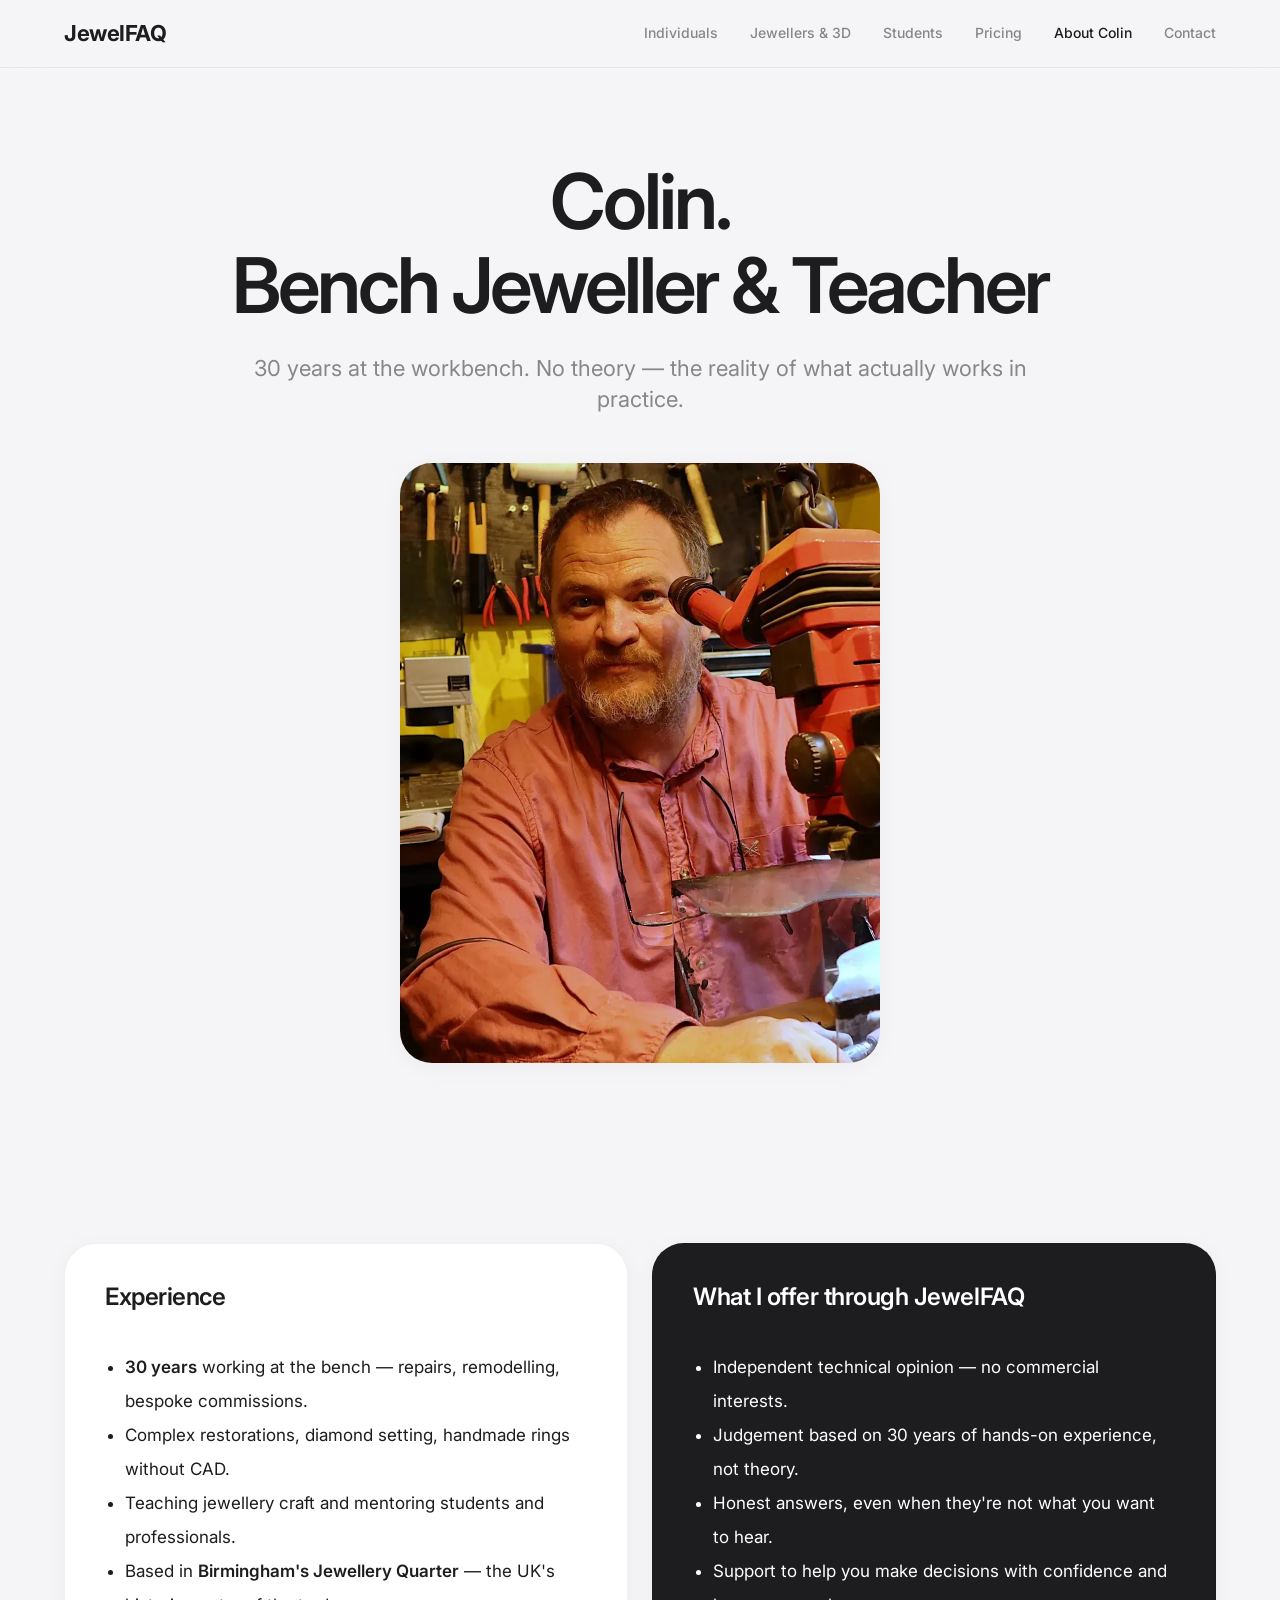
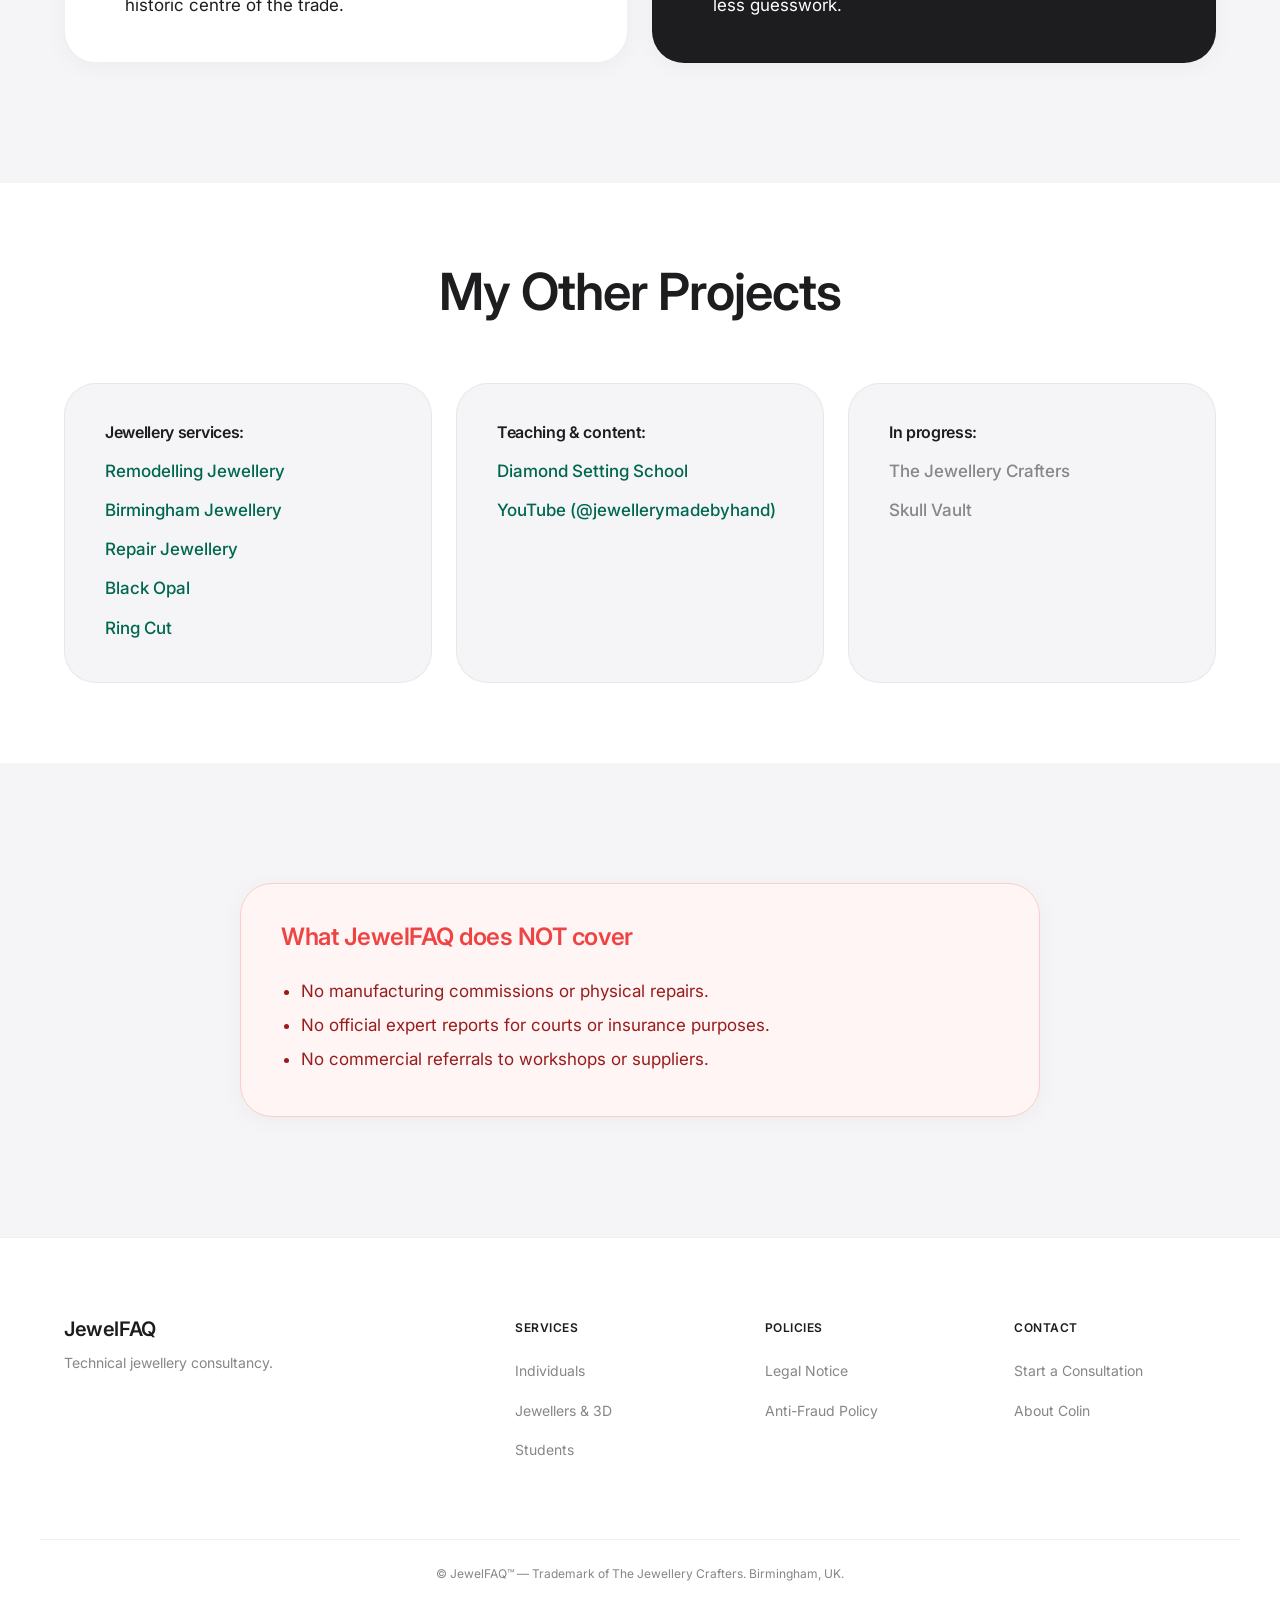
==== about.html @ 5d500cff "Fase 1: Translate all pages, rename to English URLs, new free-submission flow - Rename all HTML file" ====
<!DOCTYPE html>
<html lang="en">

<head>
    <meta charset="UTF-8">
    <meta name="viewport" content="width=device-width, initial-scale=1.0">
    <title>About Colin - JewelFAQ</title>
    <meta name="description"
        content="Colin — bench jeweller, teacher and entrepreneur with 30 years at the workbench. Birmingham's Jewellery Quarter.">
    <link rel="stylesheet" href="assets/css/style.css">
</head>

<body>

    <header class="site-header">
        <div class="container header-container">
            <a href="index.html" class="logo">JewelFAQ</a>
            <nav class="nav-desktop">
                <a href="individuals.html">Individuals</a>
                <a href="jewellers-3d.html">Jewellers &amp; 3D</a>
                <a href="students.html">Students</a>
                <a href="pricing.html">Pricing</a>
                <a href="about.html" class="active">About Colin</a>
                <a href="contact.html">Contact</a>
            </nav>
            <button class="burger-btn" id="burger-btn" aria-label="Open menu">
                <svg viewBox="0 0 24 24" fill="none" stroke="currentColor" stroke-width="2">
                    <path d="M4 6h16M4 12h16M4 18h16" stroke-linecap="round" />
                </svg>
            </button>
        </div>
    </header>

    <div class="mobile-menu" id="mobile-menu">
        <button class="mobile-menu-close" id="mobile-menu-close">&times;</button>
        <a href="individuals.html">Individuals</a>
        <a href="jewellers-3d.html">Jewellers &amp; 3D</a>
        <a href="students.html">Students</a>
        <a href="pricing.html">Pricing</a>
        <a href="about.html">About Colin</a>
        <a href="contact.html">Contact</a>
    </div>

    <main>
        <section style="padding-top: 160px; padding-bottom: 60px;">
            <div class="container text-center reveal">
                <h1 style="max-width: 900px; margin: 0 auto 24px;">Colin.<br>Bench Jeweller &amp; Teacher</h1>
                <p class="lead" style="margin: 0 auto; margin-bottom: 48px;">
                    30 years at the workbench. No theory — the reality of what actually works in practice.
                </p>
                <img src="img/colin-consult.webp" alt="Colin, Bench Jeweller and Teacher"
                    style="width: 100%; max-width: 480px; height: auto; border-radius: var(--radius-xl); box-shadow: var(--shadow-bento); margin: 0 auto; display: block;">
            </div>
        </section>

        <!-- Bio Bento Grid -->
        <section>
            <div class="container reveal">
                <div class="bento-grid">

                    <div class="bento-card">
                        <h3 class="color-accent">Experience</h3>
                        <ul style="margin-top: 24px; padding-left: 20px; color: var(--text-main); line-height: 2;">
                            <li><strong>30 years</strong> working at the bench — repairs, remodelling, bespoke commissions.</li>
                            <li>Complex restorations, diamond setting, handmade rings without CAD.</li>
                            <li>Teaching jewellery craft and mentoring students and professionals.</li>
                            <li>Based in <strong>Birmingham's Jewellery Quarter</strong> — the UK's historic centre of the trade.</li>
                        </ul>
                    </div>

                    <div class="bento-card dark">
                        <h3>What I offer through JewelFAQ</h3>
                        <ul style="margin-top: 24px; padding-left: 20px; line-height: 2;">
                            <li>Independent technical opinion — no commercial interests.</li>
                            <li>Judgement based on 30 years of hands-on experience, not theory.</li>
                            <li>Honest answers, even when they're not what you want to hear.</li>
                            <li>Support to help you make decisions with confidence and less guesswork.</li>
                        </ul>
                    </div>

                </div>
            </div>
        </section>

        <!-- Websites / Brands Grid -->
        <section style="background-color: var(--bg-surface); padding: 80px 0;">
            <div class="container reveal">
                <h2 class="text-center" style="margin-bottom: 64px;">My Other Projects</h2>

                <div class="bento-grid col-3" style="gap: 24px;">

                    <div class="bento-card"
                        style="box-shadow: none; border: 1px solid var(--border-subtle); background: var(--bg-body);">
                        <h4 style="font-size: 16px; margin-bottom: 16px; color: var(--text-main);">Jewellery services:</h4>
                        <div style="display: flex; flex-direction: column; gap: 12px;">
                            <a href="https://remodellingjewellery.co.uk/" target="_blank" class="text-link">Remodelling Jewellery</a>
                            <a href="https://birminghamjewellery.co.uk/" target="_blank" class="text-link">Birmingham Jewellery</a>
                            <a href="https://repairjewellery.co.uk/" target="_blank" class="text-link">Repair Jewellery</a>
                            <a href="https://www.blackopal.uk/" target="_blank" class="text-link">Black Opal</a>
                            <a href="https://ringcut.co.uk/" target="_blank" class="text-link">Ring Cut</a>
                        </div>
                    </div>

                    <div class="bento-card"
                        style="box-shadow: none; border: 1px solid var(--border-subtle); background: var(--bg-body);">
                        <h4 style="font-size: 16px; margin-bottom: 16px; color: var(--text-main);">Teaching &amp; content:</h4>
                        <div style="display: flex; flex-direction: column; gap: 12px;">
                            <a href="https://diamondsettingschool.com/" target="_blank" class="text-link">Diamond Setting School</a>
                            <a href="https://www.youtube.com/@jewellerymadebyhand" target="_blank"
                                class="text-link">YouTube (@jewellerymadebyhand)</a>
                        </div>
                    </div>

                    <div class="bento-card"
                        style="box-shadow: none; border: 1px solid var(--border-subtle); background: var(--bg-body);">
                        <h4 style="font-size: 16px; margin-bottom: 16px; color: var(--text-main);">In progress:</h4>
                        <div style="display: flex; flex-direction: column; gap: 12px;">
                            <a href="https://thejewellerycrafters.co.uk/" target="_blank" class="text-link"
                                style="color: var(--text-muted);">The Jewellery Crafters</a>
                            <a href="https://skullvault.co.uk/" target="_blank" class="text-link"
                                style="color: var(--text-muted);">Skull Vault</a>
                        </div>
                    </div>

                </div>
            </div>
        </section>

        <!-- What I don't do -->
        <section style="padding-bottom: 120px;">
            <div class="container reveal">
                <div class="bento-card"
                    style="max-width: 800px; margin: 0 auto; border: 1px solid #ffcccc; background: #fff5f5;">
                    <h3 style="color: #ef4444; margin-bottom: 24px;">What JewelFAQ does NOT cover</h3>
                    <ul style="color: #991b1b; line-height: 2; padding-left: 20px;">
                        <li>No manufacturing commissions or physical repairs.</li>
                        <li>No official expert reports for courts or insurance purposes.</li>
                        <li>No commercial referrals to workshops or suppliers.</li>
                    </ul>
                </div>
            </div>
        </section>

    </main>

    <footer class="site-footer">
        <div class="container footer-grid">
            <div class="footer-brand">
                <h4>JewelFAQ</h4>
                <p style="color: var(--text-muted); font-size: 14px;">Technical jewellery consultancy.</p>
            </div>
            <div class="footer-col">
                <h5>Services</h5>
                <ul>
                    <li><a href="individuals.html">Individuals</a></li>
                    <li><a href="jewellers-3d.html">Jewellers &amp; 3D</a></li>
                    <li><a href="students.html">Students</a></li>
                </ul>
            </div>
            <div class="footer-col">
                <h5>Policies</h5>
                <ul>
                    <li><a href="contact.html">Legal Notice</a></li>
                    <li><a href="contact.html">Anti-Fraud Policy</a></li>
                </ul>
            </div>
            <div class="footer-col">
                <h5>Contact</h5>
                <ul>
                    <li><a href="individuals.html">Start a Consultation</a></li>
                    <li><a href="about.html">About Colin</a></li>
                </ul>
            </div>
        </div>
        <div class="container footer-bottom">
            &copy; JewelFAQ&#8482; &mdash; Trademark of The Jewellery Crafters. Birmingham, UK.
        </div>
    </footer>

    <script src="assets/js/script.js"></script>
</body>

</html>
---- assets/css/style.css ----
@import url('https://fonts.googleapis.com/css2?family=Inter:wght@300;400;500;600;700&display=swap');

:root {
  /* Tech Luxury Palette */
  --bg-body: #f5f5f7;
  /* Apple-like off-white/grey */
  --bg-surface: #ffffff;
  --bg-surface-hover: #fafafa;

  --text-main: #1d1d1f;
  --text-muted: #86868b;
  --text-inverse: #ffffff;

  --accent-digital: #00674f;
  /* Emerald digital */
  --accent-light: rgba(0, 103, 79, 0.08);

  --border-subtle: rgba(0, 0, 0, 0.06);
  --shadow-bento: 0 4px 24px rgba(0, 0, 0, 0.04);
  --shadow-hover: 0 12px 48px rgba(0, 0, 0, 0.08);

  /* Typography */
  --font-system: 'Inter', -apple-system, BlinkMacSystemFont, "Segoe UI", Roboto, Helvetica, Arial, sans-serif;

  /* Bento Radii */
  --radius-xl: 32px;
  --radius-lg: 24px;
  --radius-md: 16px;
  --radius-sm: 8px;

  /* Layout */
  --max-width: 1200px;
  --spacing-base: 24px;
  --section-gap: 120px;

  --transition-smooth: 0.4s cubic-bezier(0.16, 1, 0.3, 1);
}

* {
  box-sizing: border-box;
  margin: 0;
  padding: 0;
}

body {
  font-family: var(--font-system);
  color: var(--text-main);
  background-color: var(--bg-body);
  line-height: 1.6;
  font-size: 17px;
  -webkit-font-smoothing: antialiased;
  -moz-osx-font-smoothing: grayscale;
  overflow-x: hidden;
}

/* ================== TYPOGRAPHY ================== */
h1,
h2,
h3,
h4,
.title {
  font-weight: 600;
  letter-spacing: -0.02em;
  line-height: 1.1;
  color: var(--text-main);
}

h1 {
  font-size: clamp(48px, 6vw, 84px);
  letter-spacing: -0.04em;
  margin-bottom: 24px;
}

h2 {
  font-size: clamp(32px, 4vw, 56px);
  margin-bottom: 24px;
}

h3 {
  font-size: 24px;
  margin-bottom: 16px;
}

p {
  margin-bottom: 1.5rem;
  color: var(--text-muted);
}

p.lead {
  font-size: 22px;
  font-weight: 400;
  color: var(--text-muted);
  max-width: 800px;
  line-height: 1.4;
}

strong {
  color: var(--text-main);
  font-weight: 600;
}

/* ================== LAYOUT ================== */
.container {
  max-width: var(--max-width);
  margin: 0 auto;
  padding: 0 var(--spacing-base);
}

section {
  padding: var(--section-gap) 0;
  position: relative;
}

/* ================== UTILITIES & ANIMATION ================== */
.text-center {
  text-align: center;
}

.color-accent {
  color: var(--accent-digital);
}

/* Reveal Animation (JS Triggered) */
.reveal {
  opacity: 0;
  transform: translateY(30px);
  transition: opacity 0.8s cubic-bezier(0.16, 1, 0.3, 1), transform 0.8s cubic-bezier(0.16, 1, 0.3, 1);
}

.reveal.active {
  opacity: 1;
  transform: translateY(0);
}

/* ================== BENTO BOXES ================== */
.bento-grid {
  display: grid;
  grid-template-columns: 1fr;
  gap: var(--spacing-base);
}

@media (min-width: 768px) {
  .bento-grid {
    grid-template-columns: repeat(2, 1fr);
  }
}

@media (min-width: 1024px) {
  .bento-grid.col-3 {
    grid-template-columns: repeat(3, 1fr);
  }
}

.bento-card {
  background: var(--bg-surface);
  border-radius: var(--radius-xl);
  padding: 40px;
  box-shadow: var(--shadow-bento);
  border: 1px solid var(--border-subtle);
  transition: transform var(--transition-smooth), box-shadow var(--transition-smooth);
  position: relative;
  overflow: hidden;
  display: flex;
  flex-direction: column;
}

.bento-card:hover {
  transform: translateY(-4px);
  box-shadow: var(--shadow-hover);
}

.bento-card h3 {
  color: var(--text-main);
}

.bento-card p {
  color: var(--text-muted);
  margin-bottom: 0;
}

.bento-card.dark {
  background: var(--text-main);
  color: var(--text-inverse);
}

.bento-card.dark h3,
.bento-card.dark p {
  color: var(--text-inverse);
}

/* ================== ACCORDIONS (FAQ) ================== */
.faq-grid {
  display: flex;
  flex-direction: column;
  gap: 16px;
  max-width: 800px;
  margin: 0 auto;
}

.accordion {
  background: var(--bg-surface);
  border-radius: var(--radius-lg);
  border: 1px solid var(--border-subtle);
  overflow: hidden;
  transition: box-shadow var(--transition-smooth);
}

.accordion:hover {
  box-shadow: var(--shadow-bento);
}

.accordion-header {
  padding: 24px 32px;
  cursor: pointer;
  display: flex;
  justify-content: space-between;
  align-items: center;
  font-weight: 500;
  font-size: 18px;
  color: var(--text-main);
  user-select: none;
}

.accordion-icon {
  width: 24px;
  height: 24px;
  transition: transform var(--transition-smooth);
  color: var(--accent-digital);
}

.accordion.active .accordion-icon {
  transform: rotate(45deg);
}

.accordion-content {
  max-height: 0;
  overflow: hidden;
  padding: 0 32px;
  opacity: 0;
  transition: max-height var(--transition-smooth), padding var(--transition-smooth), opacity var(--transition-smooth);
}

.accordion.active .accordion-content {
  max-height: 500px;
  /* Arbitrary large height */
  padding: 0 32px 24px;
  opacity: 1;
}

/* ================== BUTTONS ================== */
.btn {
  display: inline-flex;
  align-items: center;
  justify-content: center;
  padding: 16px 32px;
  border-radius: 100px;
  /* Apple pill style */
  font-weight: 500;
  font-size: 16px;
  text-decoration: none;
  transition: all var(--transition-smooth);
  cursor: pointer;
  border: none;
}

.btn-primary {
  background-color: var(--accent-digital);
  color: #fff;
}

.btn-primary:hover {
  background-color: #004d3b;
  transform: scale(1.02);
}

.btn-secondary {
  background-color: var(--accent-light);
  color: var(--accent-digital);
}

.btn-secondary:hover {
  background-color: rgba(0, 103, 79, 0.15);
}

a.text-link {
  color: var(--accent-digital);
  text-decoration: none;
  font-weight: 500;
  display: inline-flex;
  align-items: center;
  gap: 4px;
  transition: gap var(--transition-smooth);
}

a.text-link:hover {
  gap: 8px;
}

/* ================== HEADER ================== */
.site-header {
  position: fixed;
  top: 0;
  left: 0;
  right: 0;
  z-index: 1000;
  background-color: rgba(245, 245, 247, 0.8);
  backdrop-filter: saturate(180%) blur(20px);
  -webkit-backdrop-filter: saturate(180%) blur(20px);
  border-bottom: 1px solid var(--border-subtle);
  padding: 16px 0;
}

.header-container {
  display: flex;
  justify-content: space-between;
  align-items: center;
}

.logo {
  font-weight: 700;
  font-size: 22px;
  color: var(--text-main);
  text-decoration: none;
  letter-spacing: -0.5px;
}

.nav-desktop {
  display: none;
  gap: 32px;
  align-items: center;
}

.nav-desktop a {
  font-size: 14px;
  color: var(--text-muted);
  text-decoration: none;
  font-weight: 500;
  transition: color var(--transition-smooth);
}

.nav-desktop a:hover,
.nav-desktop a.active {
  color: var(--text-main);
}

.burger-btn {
  display: block;
  background: none;
  border: none;
  color: var(--text-main);
  cursor: pointer;
}

.burger-btn svg {
  width: 24px;
  height: 24px;
}

@media (min-width: 1024px) {
  .nav-desktop {
    display: flex;
  }

  .burger-btn {
    display: none;
  }
}

/* Mobile Menu */
.mobile-menu {
  position: fixed;
  top: 0;
  right: -100%;
  width: 100%;
  height: 100vh;
  background-color: var(--bg-surface);
  padding: 32px;
  transition: right 0.4s cubic-bezier(0.16, 1, 0.3, 1);
  z-index: 1001;
  display: flex;
  flex-direction: column;
  justify-content: center;
  align-items: center;
}

.mobile-menu.open {
  right: 0;
}

.mobile-menu-close {
  position: absolute;
  top: 32px;
  right: 32px;
  background: none;
  border: none;
  font-size: 40px;
  color: var(--text-main);
  cursor: pointer;
}

.mobile-menu a {
  font-size: 24px;
  font-weight: 600;
  text-decoration: none;
  margin: 16px 0;
  color: var(--text-main);
}

/* ================== FORMS (Apple Style) ================== */
.form-bento {
  background: var(--bg-surface);
  border-radius: var(--radius-xl);
  padding: 48px;
  box-shadow: var(--shadow-bento);
  border: 1px solid var(--border-subtle);
  max-width: 800px;
  margin: 0 auto;
}

.form-group {
  margin-bottom: 24px;
}

.form-group label {
  display: block;
  font-size: 14px;
  font-weight: 500;
  color: var(--text-main);
  margin-bottom: 8px;
}

input[type="text"],
input[type="email"],
textarea,
select {
  width: 100%;
  padding: 16px 20px;
  font-size: 16px;
  font-family: var(--font-system);
  color: var(--text-main);
  background-color: #f5f5f7;
  /* Gris interior */
  border: 1px solid transparent;
  border-radius: var(--radius-md);
  outline: none;
  transition: all var(--transition-smooth);
}

input:focus,
textarea:focus,
select:focus {
  background-color: #fff;
  border-color: var(--accent-digital);
  box-shadow: 0 0 0 4px var(--accent-light);
}

textarea {
  min-height: 160px;
  resize: vertical;
}

/* ================== FOOTER (Clean modular) ================== */
.site-footer {
  background-color: var(--bg-surface);
  border-top: 1px solid var(--border-subtle);
  padding: 80px 0 40px;
}

.footer-grid {
  display: grid;
  grid-template-columns: 1fr;
  gap: 48px;
}

@media (min-width: 768px) {
  .footer-grid {
    grid-template-columns: 2fr 1fr 1fr 1fr;
  }
}

.footer-brand h4 {
  font-size: 20px;
  font-weight: 600;
  margin-bottom: 12px;
}

.footer-col h5 {
  font-size: 12px;
  font-weight: 600;
  text-transform: uppercase;
  color: var(--text-main);
  margin-bottom: 20px;
  letter-spacing: 0.5px;
}

.footer-col ul {
  list-style: none;
}

.footer-col ul li {
  margin-bottom: 12px;
}

.footer-col ul a {
  color: var(--text-muted);
  text-decoration: none;
  font-size: 14px;
  transition: color 0.2s;
}

.footer-col ul a:hover {
  color: var(--text-main);
}

.footer-bottom {
  border-top: 1px solid var(--border-subtle);
  margin-top: 64px;
  padding-top: 24px;
  color: var(--text-muted);
  font-size: 12px;
  text-align: center;
}
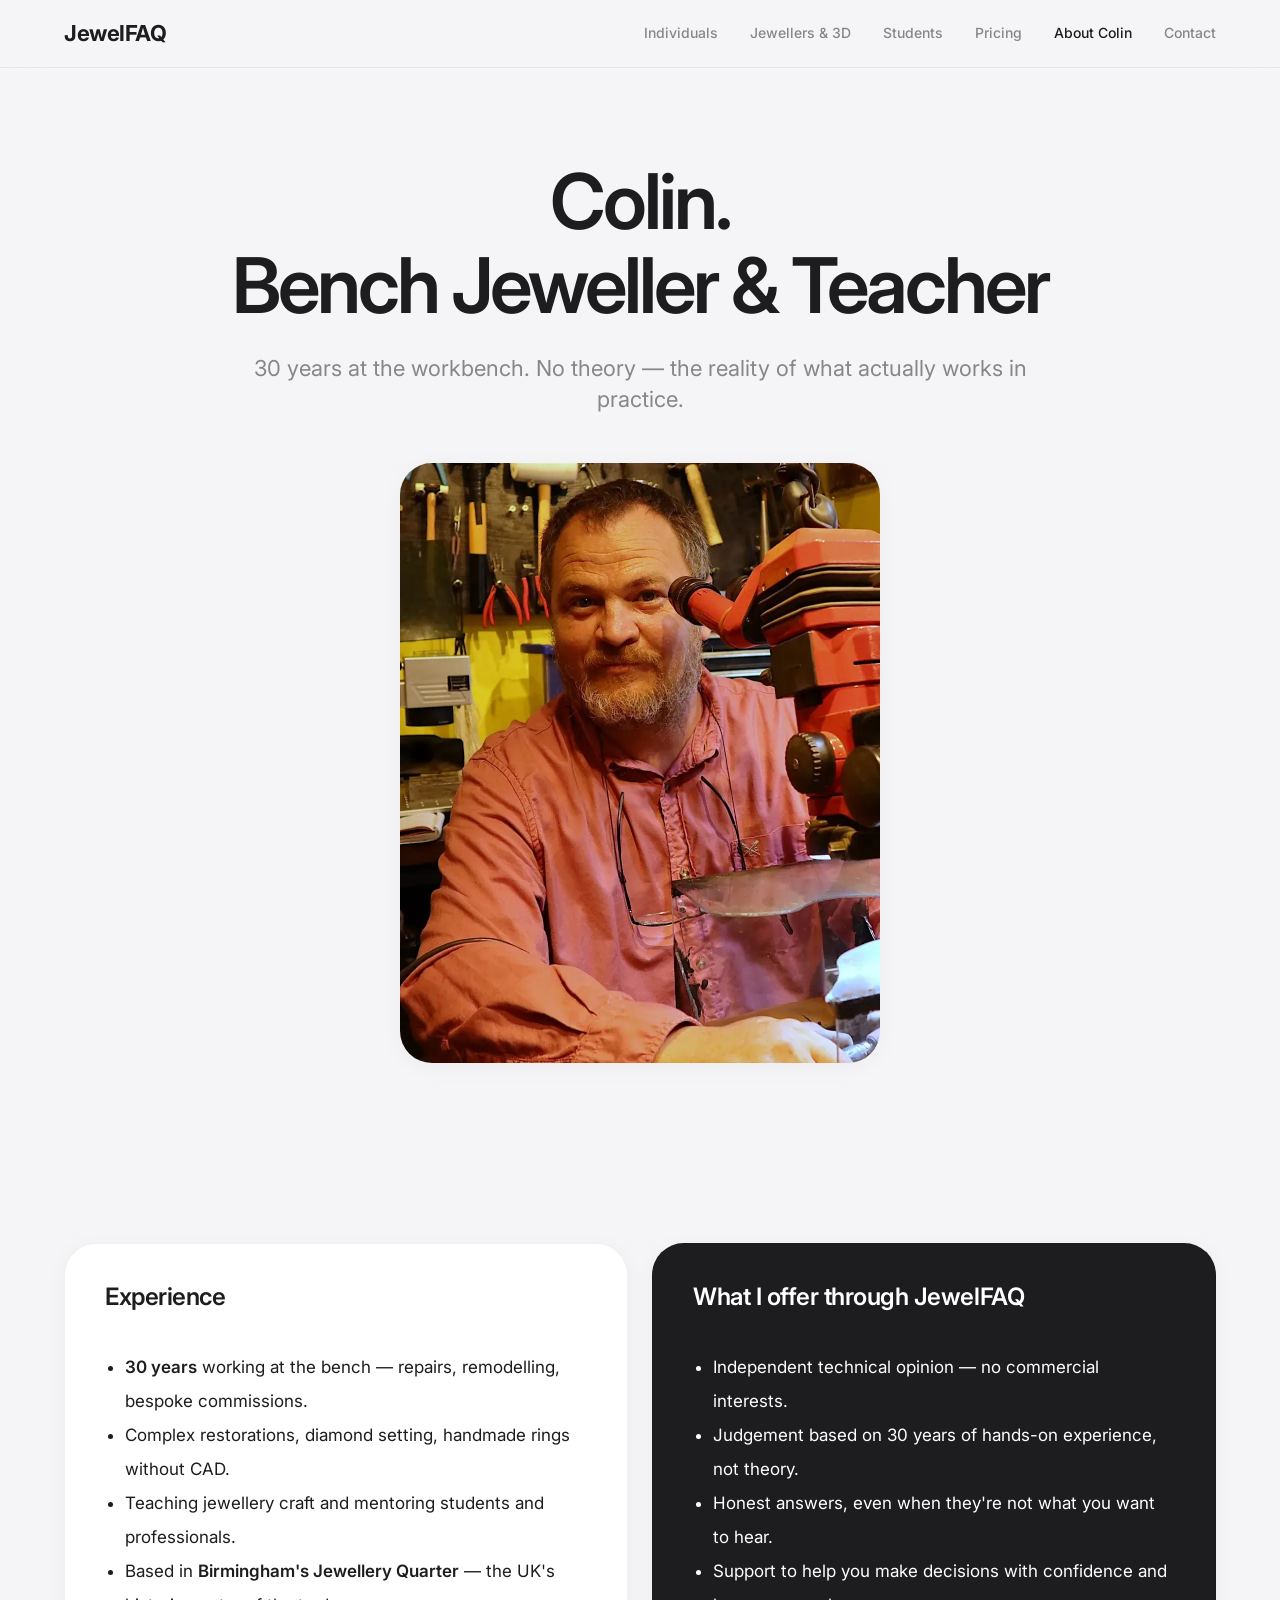
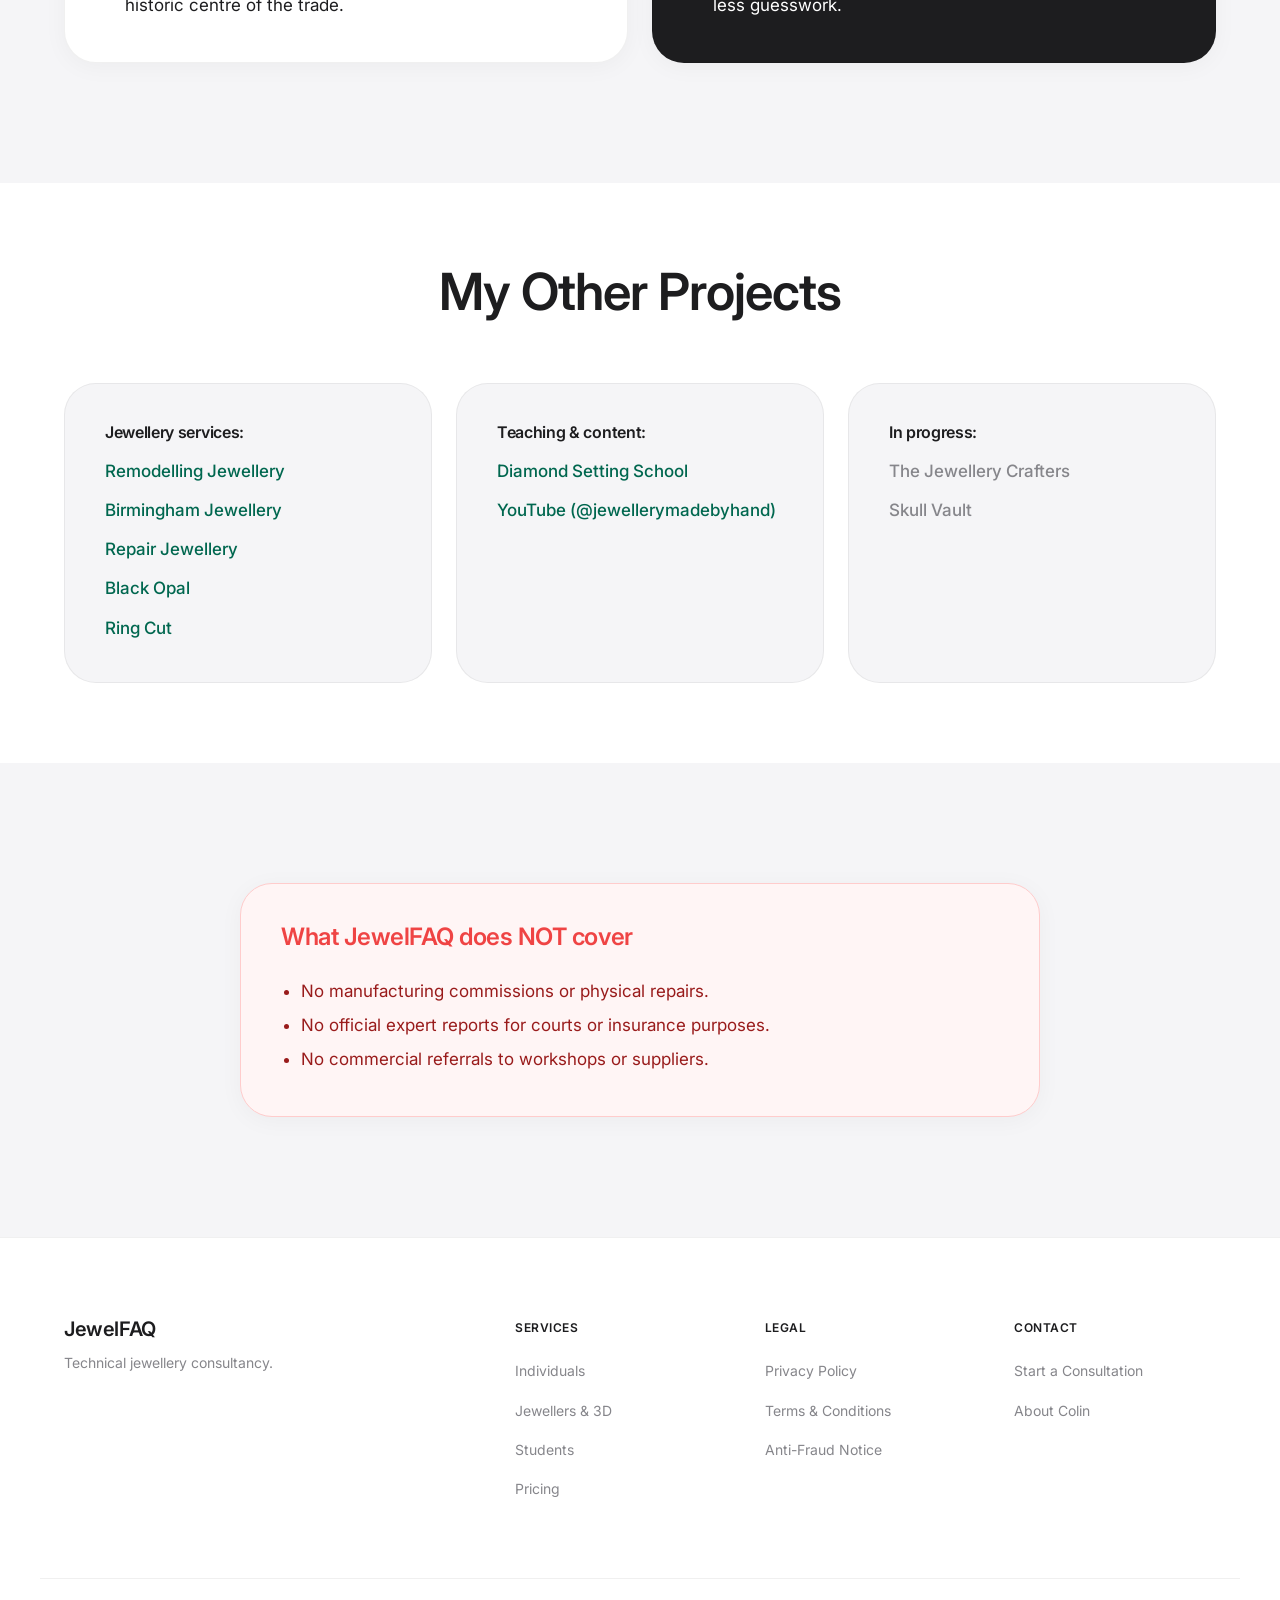
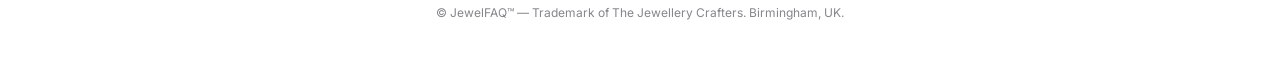
==== commit ca5ef1de: "Implement Privacy Policy + T&Cs modals, email notifications, and refund system - Add Privacy Policy " ====
--- a/about.html
+++ b/about.html
@@ -155,13 +155,15 @@
                     <li><a href="individuals.html">Individuals</a></li>
                     <li><a href="jewellers-3d.html">Jewellers &amp; 3D</a></li>
                     <li><a href="students.html">Students</a></li>
+                    <li><a href="pricing.html">Pricing</a></li>
                 </ul>
             </div>
             <div class="footer-col">
-                <h5>Policies</h5>
+                <h5>Legal</h5>
                 <ul>
-                    <li><a href="contact.html">Legal Notice</a></li>
-                    <li><a href="contact.html">Anti-Fraud Policy</a></li>
+                    <li><a href="#" onclick="document.getElementById('modal-privacy').style.display='flex';return false;">Privacy Policy</a></li>
+                    <li><a href="#" onclick="document.getElementById('modal-terms').style.display='flex';return false;">Terms &amp; Conditions</a></li>
+                    <li><a href="contact.html">Anti-Fraud Notice</a></li>
                 </ul>
             </div>
             <div class="footer-col">
@@ -177,6 +179,44 @@
         </div>
     </footer>
 
+    <!-- Privacy Policy Modal -->
+    <div id="modal-privacy" style="display:none; position:fixed; inset:0; background:rgba(0,0,0,.75); z-index:9000; align-items:flex-start; justify-content:center; padding:40px 24px; overflow-y:auto;" onclick="if(event.target===this)this.style.display='none'">
+        <div style="background:#fff; border-radius:16px; max-width:640px; width:100%; padding:40px; position:relative; margin:auto;">
+            <button onclick="document.getElementById('modal-privacy').style.display='none'" style="position:absolute;top:16px;right:20px;font-size:28px;background:none;border:none;cursor:pointer;color:#6b7280;line-height:1;">&times;</button>
+            <h2 style="margin-bottom:8px;">Privacy Policy</h2>
+            <p style="color:var(--text-muted);font-size:13px;margin-bottom:24px;">Last updated: March 2026</p>
+            <div style="line-height:1.9;color:var(--text-main);font-size:15px;">
+                <p><strong>Who we are:</strong> JewelFAQ, trading as The Jewellery Crafters, Birmingham, UK.</p>
+                <p style="margin-top:14px;"><strong>What we collect:</strong> Your name, WhatsApp number, and the description of your jewellery case when you submit a consultation request.</p>
+                <p style="margin-top:14px;"><strong>Why we collect it:</strong> To provide the consultation service you requested, and to contact you about your case via WhatsApp.</p>
+                <p style="margin-top:14px;"><strong>Retention:</strong> Your data is kept for up to 12 months from the date of your consultation, then deleted.</p>
+                <p style="margin-top:14px;"><strong>Payments:</strong> Card payments are processed by Stripe, Inc. JewelFAQ does not store or have access to your card details.</p>
+                <p style="margin-top:14px;"><strong>Your rights (UK GDPR):</strong> You have the right to access, correct or delete your personal data at any time. Contact us via WhatsApp (+44 74 1507 2425) to exercise these rights.</p>
+                <p style="margin-top:14px;"><strong>Third parties:</strong> We do not sell or share your personal data with any third parties, except Stripe for payment processing.</p>
+            </div>
+        </div>
+    </div>
+
+    <!-- Terms & Conditions Modal -->
+    <div id="modal-terms" style="display:none; position:fixed; inset:0; background:rgba(0,0,0,.75); z-index:9000; align-items:flex-start; justify-content:center; padding:40px 24px; overflow-y:auto;" onclick="if(event.target===this)this.style.display='none'">
+        <div style="background:#fff; border-radius:16px; max-width:640px; width:100%; padding:40px; position:relative; margin:auto;">
+            <button onclick="document.getElementById('modal-terms').style.display='none'" style="position:absolute;top:16px;right:20px;font-size:28px;background:none;border:none;cursor:pointer;color:#6b7280;line-height:1;">&times;</button>
+            <h2 style="margin-bottom:8px;">Terms &amp; Conditions</h2>
+            <p style="color:var(--text-muted);font-size:13px;margin-bottom:24px;">Last updated: March 2026</p>
+            <div style="line-height:1.9;color:var(--text-main);font-size:15px;">
+                <p><strong>The service:</strong> JewelFAQ provides written jewellery consultation by Colin, a bench jeweller with 30 years of experience. This is a professional opinion — not an official valuation, insurance appraisal, or legal document.</p>
+                <p style="margin-top:14px;"><strong>Price:</strong> £50 per standard consultation, paid via Stripe.</p>
+                <p style="margin-top:14px;"><strong>How it works:</strong> You submit your case for free. Colin reviews it and confirms whether he can help. A payment link is sent only after confirmation. You are never charged for a case Colin cannot address.</p>
+                <p style="margin-top:14px;"><strong>Turnaround:</strong> Written answer delivered within 24 hours of payment confirmation.</p>
+                <p style="margin-top:14px;"><strong>Scope:</strong> Each consultation covers one defined case or question. New topics arising from the response are treated as a new consultation.</p>
+                <p style="margin-top:14px;"><strong>Refunds:</strong> If Colin determines he cannot help with your case after payment has been made, a full refund will be issued.</p>
+                <p style="margin-top:14px;"><strong>Format:</strong> Written answers only. No phone calls or video calls are included in any plan.</p>
+                <p style="margin-top:14px;"><strong>Governing law:</strong> England &amp; Wales.</p>
+                <p style="margin-top:14px;"><strong>Business:</strong> Trading as JewelFAQ &mdash; The Jewellery Crafters, Birmingham, UK. (Ltd registration pending April 2026.)</p>
+            </div>
+        </div>
+    </div>
+
     <script src="assets/js/script.js"></script>
 </body>
 
--- a/assets/css/style.css
+++ b/assets/css/style.css
@@ -1,4 +1,4 @@
-@import url('https://fonts.googleapis.com/css2?family=Inter:wght@300;400;500;600;700&display=swap');
+@import url('https://fonts.googleapis.com/css2?family=Cormorant+Garant:ital,wght@0,400;0,500;0,600;0,700;1,400;1,600&family=Inter:wght@300;400;500;600;700&display=swap');
 
 :root {
   /* Tech Luxury Palette */
@@ -20,7 +20,15 @@
   --shadow-hover: 0 12px 48px rgba(0, 0, 0, 0.08);
 
   /* Typography */
-  --font-system: 'Inter', -apple-system, BlinkMacSystemFont, "Segoe UI", Roboto, Helvetica, Arial, sans-serif;
+  --font-system:   'Inter', -apple-system, BlinkMacSystemFont, "Segoe UI", Roboto, Helvetica, Arial, sans-serif;
+  --font-display:  'Cormorant Garant', Georgia, serif;
+
+  /* Fase 3 — Dark gold palette */
+  --bg-dark:    #1A1A1A;
+  --bg-cream:   #FAFAF5;
+  --gold:       #C9A253;
+  --gold-light: rgba(201, 162, 83, 0.12);
+  --gold-border: rgba(201, 162, 83, 0.25);
 
   /* Bento Radii */
   --radius-xl: 32px;
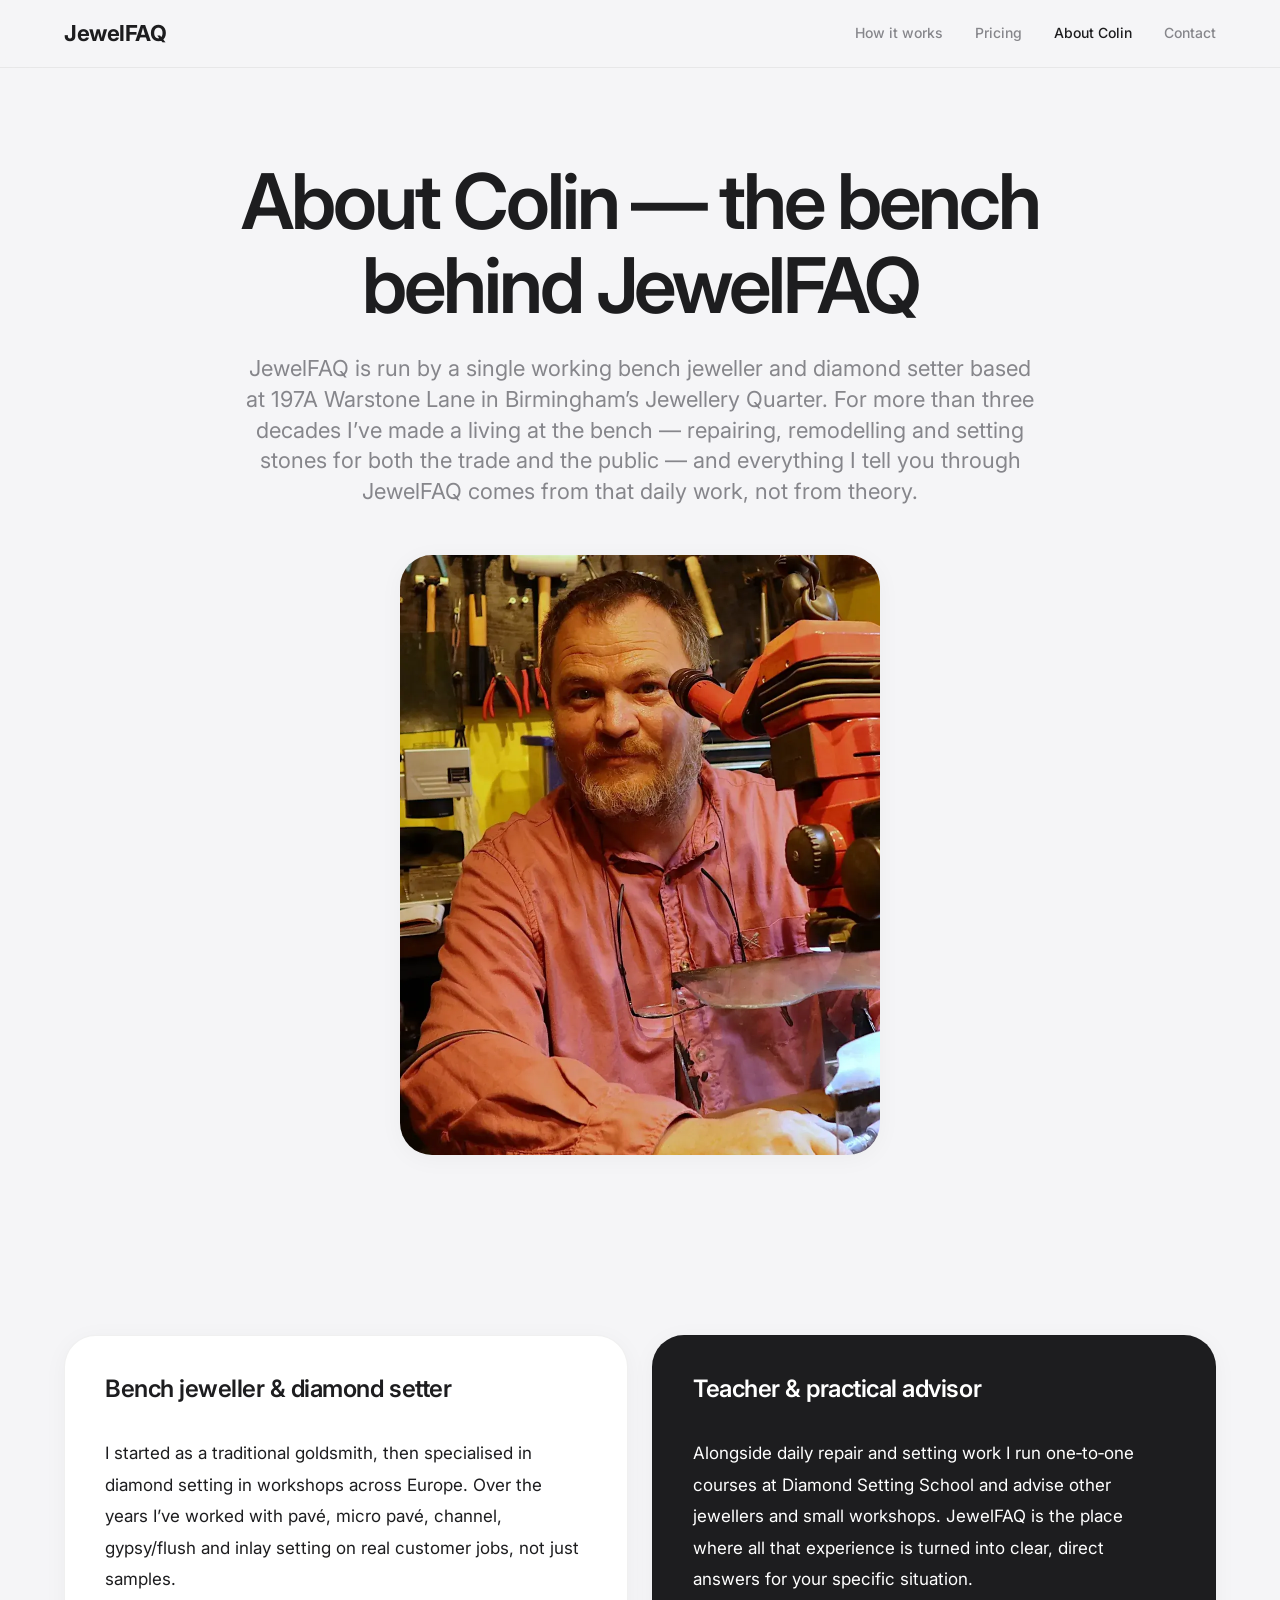
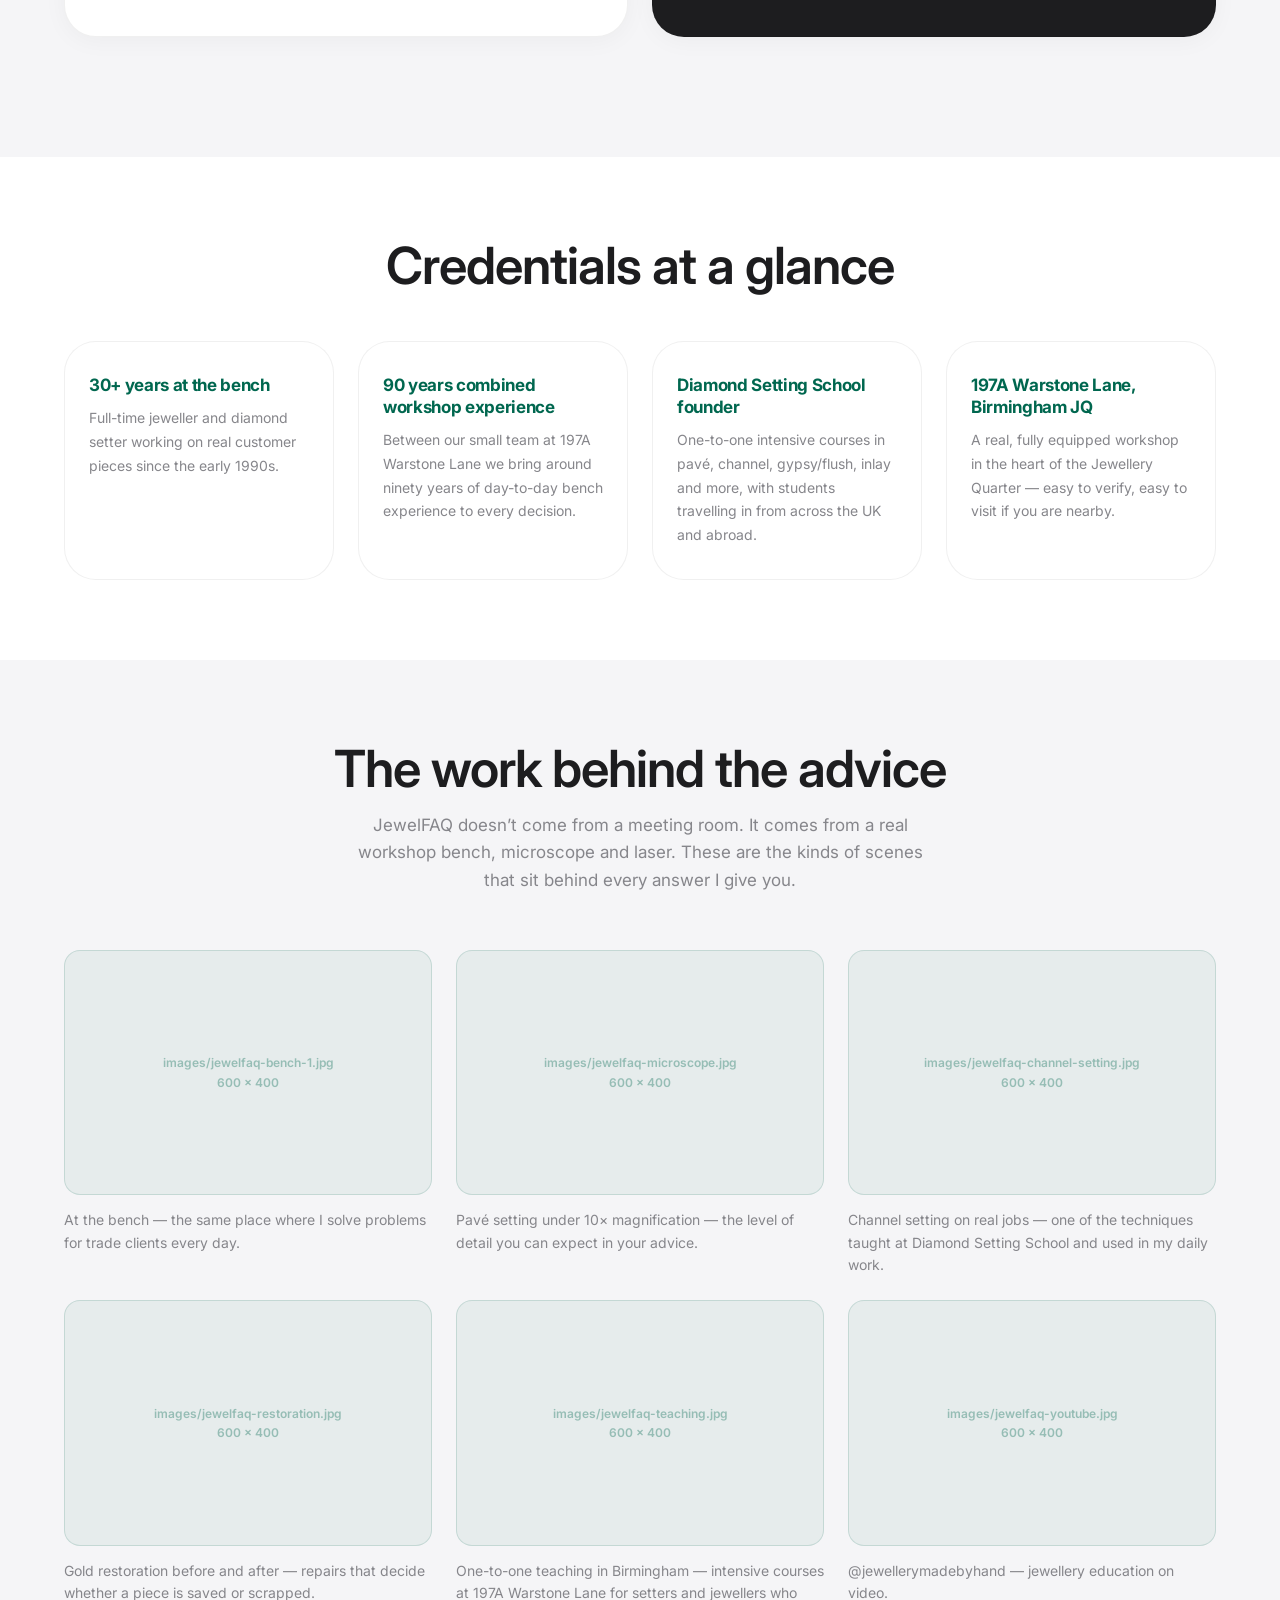
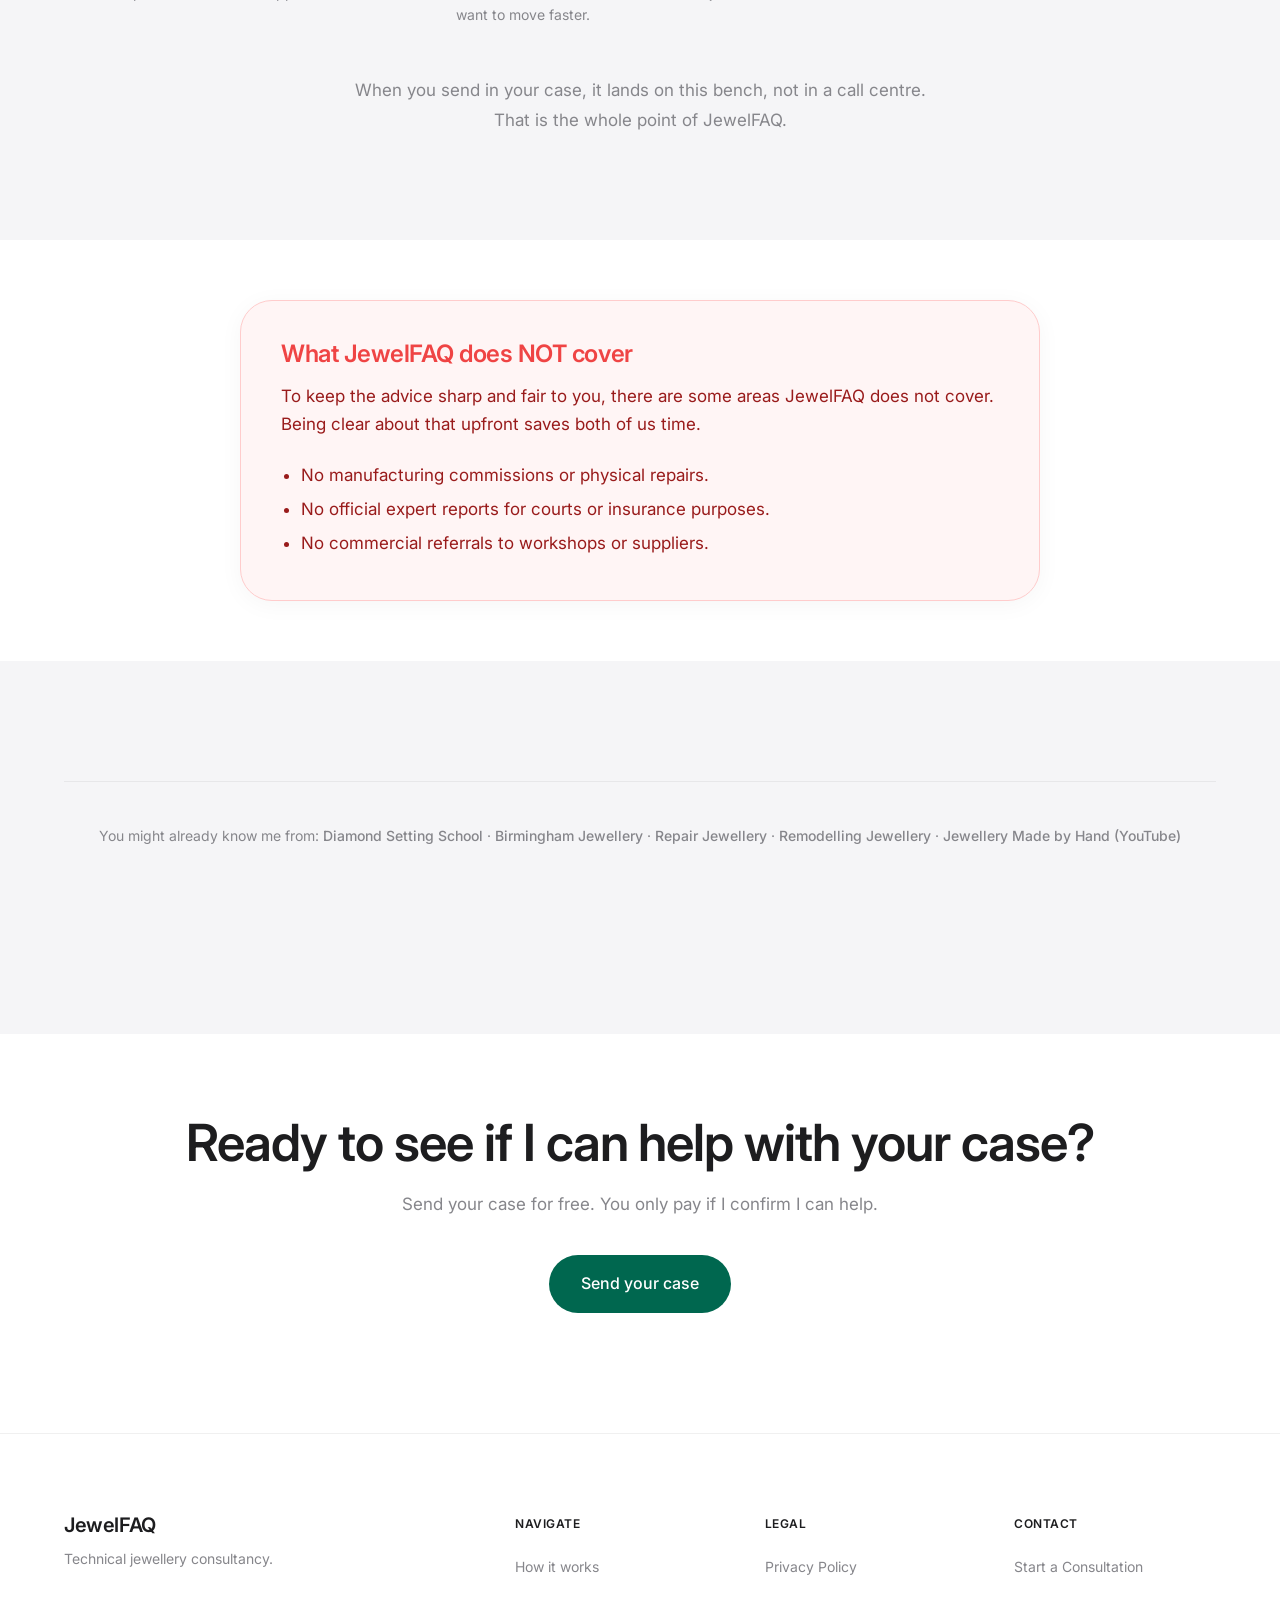
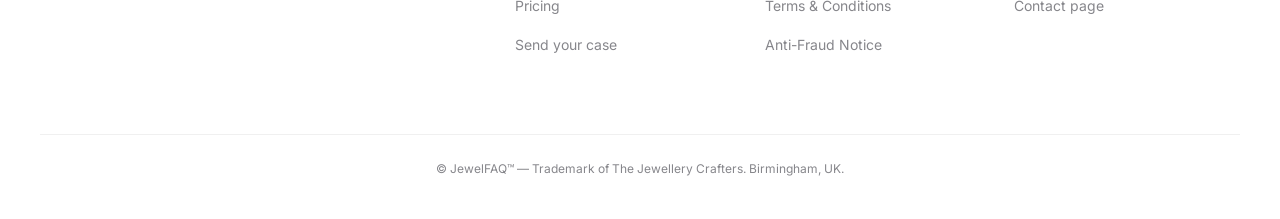
==== commit 0b0ccd2c: "Major restructure: 4-item nav, authority gallery, accordion who-for, merged FAQ, redirect service pa" ====
--- a/about.html
+++ b/about.html
@@ -5,9 +5,25 @@
     <meta charset="UTF-8">
     <meta name="viewport" content="width=device-width, initial-scale=1.0">
     <title>About Colin - JewelFAQ</title>
-    <meta name="description"
-        content="Colin — bench jeweller, teacher and entrepreneur with 30 years at the workbench. Birmingham's Jewellery Quarter.">
+    <meta name="description" content="Colin — bench jeweller, diamond setter and teacher with 30+ years at the workbench. 197A Warstone Lane, Birmingham Jewellery Quarter.">
     <link rel="stylesheet" href="assets/css/style.css">
+    <style>
+        .credentials-strip { display: grid; grid-template-columns: repeat(2, 1fr); gap: 24px; }
+        @media (min-width: 900px) { .credentials-strip { grid-template-columns: repeat(4, 1fr); } }
+        .credentials-strip-item { background: var(--bg-surface); border-radius: var(--radius-xl); padding: 32px 24px; border: 1px solid var(--border-subtle); }
+        .credentials-strip-item h4 { font-size: 17px; font-weight: 700; color: var(--accent-digital); margin-bottom: 10px; line-height: 1.3; }
+        .credentials-strip-item p { font-size: 14px; color: var(--text-muted); line-height: 1.7; margin: 0; }
+        .gallery-grid { display: grid; grid-template-columns: 1fr; gap: 24px; }
+        @media (min-width: 640px) { .gallery-grid { grid-template-columns: repeat(2, 1fr); } }
+        @media (min-width: 960px) { .gallery-grid { grid-template-columns: repeat(3, 1fr); } }
+        .gallery-item figure { margin: 0; }
+        .gallery-placeholder { width: 100%; aspect-ratio: 3/2; background: rgba(0,103,79,0.06); border: 1px solid rgba(0,103,79,0.15); border-radius: 16px; display: flex; align-items: center; justify-content: center; color: rgba(0,103,79,0.35); font-size: 12px; font-weight: 600; text-align: center; padding: 16px; margin-bottom: 14px; }
+        .gallery-item figcaption { font-size: 14px; color: var(--text-muted); line-height: 1.6; }
+        .other-sites-row { text-align: center; padding: 40px 0; border-top: 1px solid var(--border-subtle); }
+        .other-sites-row p { font-size: 14px; color: var(--text-muted); line-height: 2; }
+        .other-sites-row a { color: var(--text-muted); }
+        .other-sites-row a:hover { color: var(--accent-digital); }
+    </style>
 </head>
 
 <body>
@@ -16,9 +32,7 @@
         <div class="container header-container">
             <a href="index.html" class="logo">JewelFAQ</a>
             <nav class="nav-desktop">
-                <a href="individuals.html">Individuals</a>
-                <a href="jewellers-3d.html">Jewellers &amp; 3D</a>
-                <a href="students.html">Students</a>
+                <a href="index.html#how-it-works">How it works</a>
                 <a href="pricing.html">Pricing</a>
                 <a href="about.html" class="active">About Colin</a>
                 <a href="contact.html">Contact</a>
@@ -33,20 +47,20 @@
 
     <div class="mobile-menu" id="mobile-menu">
         <button class="mobile-menu-close" id="mobile-menu-close">&times;</button>
-        <a href="individuals.html">Individuals</a>
-        <a href="jewellers-3d.html">Jewellers &amp; 3D</a>
-        <a href="students.html">Students</a>
+        <a href="index.html#how-it-works">How it works</a>
         <a href="pricing.html">Pricing</a>
         <a href="about.html">About Colin</a>
         <a href="contact.html">Contact</a>
     </div>
 
     <main>
+
+        <!-- Hero -->
         <section style="padding-top: 160px; padding-bottom: 60px;">
             <div class="container text-center reveal">
-                <h1 style="max-width: 900px; margin: 0 auto 24px;">Colin.<br>Bench Jeweller &amp; Teacher</h1>
+                <h1 style="max-width: 900px; margin: 0 auto 24px;">About Colin &mdash; the bench behind JewelFAQ</h1>
                 <p class="lead" style="margin: 0 auto; margin-bottom: 48px;">
-                    30 years at the workbench. No theory — the reality of what actually works in practice.
+                    JewelFAQ is run by a single working bench jeweller and diamond setter based at 197A Warstone Lane in Birmingham&#8217;s Jewellery Quarter. For more than three decades I&#8217;ve made a living at the bench &mdash; repairing, remodelling and setting stones for both the trade and the public &mdash; and everything I tell you through JewelFAQ comes from that daily work, not from theory.
                 </p>
                 <img src="img/colin-consult.webp" alt="Colin, Bench Jeweller and Teacher"
                     style="width: 100%; max-width: 480px; height: auto; border-radius: var(--radius-xl); box-shadow: var(--shadow-bento); margin: 0 auto; display: block;">
@@ -59,79 +73,132 @@
                 <div class="bento-grid">
 
                     <div class="bento-card">
-                        <h3 class="color-accent">Experience</h3>
-                        <ul style="margin-top: 24px; padding-left: 20px; color: var(--text-main); line-height: 2;">
-                            <li><strong>30 years</strong> working at the bench — repairs, remodelling, bespoke commissions.</li>
-                            <li>Complex restorations, diamond setting, handmade rings without CAD.</li>
-                            <li>Teaching jewellery craft and mentoring students and professionals.</li>
-                            <li>Based in <strong>Birmingham's Jewellery Quarter</strong> — the UK's historic centre of the trade.</li>
-                        </ul>
+                        <h3 class="color-accent">Bench jeweller &amp; diamond setter</h3>
+                        <p style="margin-top: 20px; line-height: 1.85; color: var(--text-main);">
+                            I started as a traditional goldsmith, then specialised in diamond setting in workshops across Europe. Over the years I&#8217;ve worked with pav&eacute;, micro pav&eacute;, channel, gypsy/flush and inlay setting on real customer jobs, not just samples.
+                        </p>
                     </div>
 
                     <div class="bento-card dark">
-                        <h3>What I offer through JewelFAQ</h3>
-                        <ul style="margin-top: 24px; padding-left: 20px; line-height: 2;">
-                            <li>Independent technical opinion — no commercial interests.</li>
-                            <li>Judgement based on 30 years of hands-on experience, not theory.</li>
-                            <li>Honest answers, even when they're not what you want to hear.</li>
-                            <li>Support to help you make decisions with confidence and less guesswork.</li>
-                        </ul>
-                    </div>
-
-                </div>
-            </div>
-        </section>
-
-        <!-- Websites / Brands Grid -->
+                        <h3>Teacher &amp; practical advisor</h3>
+                        <p style="margin-top: 20px; line-height: 1.85;">
+                            Alongside daily repair and setting work I run one&#8209;to&#8209;one courses at Diamond Setting School and advise other jewellers and small workshops. JewelFAQ is the place where all that experience is turned into clear, direct answers for your specific situation.
+                        </p>
+                    </div>
+
+                </div>
+            </div>
+        </section>
+
+        <!-- Credentials Strip -->
         <section style="background-color: var(--bg-surface); padding: 80px 0;">
             <div class="container reveal">
-                <h2 class="text-center" style="margin-bottom: 64px;">My Other Projects</h2>
-
-                <div class="bento-grid col-3" style="gap: 24px;">
-
-                    <div class="bento-card"
-                        style="box-shadow: none; border: 1px solid var(--border-subtle); background: var(--bg-body);">
-                        <h4 style="font-size: 16px; margin-bottom: 16px; color: var(--text-main);">Jewellery services:</h4>
-                        <div style="display: flex; flex-direction: column; gap: 12px;">
-                            <a href="https://remodellingjewellery.co.uk/" target="_blank" class="text-link">Remodelling Jewellery</a>
-                            <a href="https://birminghamjewellery.co.uk/" target="_blank" class="text-link">Birmingham Jewellery</a>
-                            <a href="https://repairjewellery.co.uk/" target="_blank" class="text-link">Repair Jewellery</a>
-                            <a href="https://www.blackopal.uk/" target="_blank" class="text-link">Black Opal</a>
-                            <a href="https://ringcut.co.uk/" target="_blank" class="text-link">Ring Cut</a>
-                        </div>
-                    </div>
-
-                    <div class="bento-card"
-                        style="box-shadow: none; border: 1px solid var(--border-subtle); background: var(--bg-body);">
-                        <h4 style="font-size: 16px; margin-bottom: 16px; color: var(--text-main);">Teaching &amp; content:</h4>
-                        <div style="display: flex; flex-direction: column; gap: 12px;">
-                            <a href="https://diamondsettingschool.com/" target="_blank" class="text-link">Diamond Setting School</a>
-                            <a href="https://www.youtube.com/@jewellerymadebyhand" target="_blank"
-                                class="text-link">YouTube (@jewellerymadebyhand)</a>
-                        </div>
-                    </div>
-
-                    <div class="bento-card"
-                        style="box-shadow: none; border: 1px solid var(--border-subtle); background: var(--bg-body);">
-                        <h4 style="font-size: 16px; margin-bottom: 16px; color: var(--text-main);">In progress:</h4>
-                        <div style="display: flex; flex-direction: column; gap: 12px;">
-                            <a href="https://thejewellerycrafters.co.uk/" target="_blank" class="text-link"
-                                style="color: var(--text-muted);">The Jewellery Crafters</a>
-                            <a href="https://skullvault.co.uk/" target="_blank" class="text-link"
-                                style="color: var(--text-muted);">Skull Vault</a>
-                        </div>
-                    </div>
-
-                </div>
-            </div>
-        </section>
-
-        <!-- What I don't do -->
-        <section style="padding-bottom: 120px;">
+                <h2 class="text-center" style="margin-bottom: 48px;">Credentials at a glance</h2>
+                <div class="credentials-strip">
+
+                    <div class="credentials-strip-item">
+                        <h4>30+ years at the bench</h4>
+                        <p>Full-time jeweller and diamond setter working on real customer pieces since the early 1990s.</p>
+                    </div>
+
+                    <div class="credentials-strip-item">
+                        <h4>90 years combined workshop experience</h4>
+                        <p>Between our small team at 197A Warstone Lane we bring around ninety years of day-to-day bench experience to every decision.</p>
+                    </div>
+
+                    <div class="credentials-strip-item">
+                        <h4>Diamond Setting School founder</h4>
+                        <p>One-to-one intensive courses in pav&eacute;, channel, gypsy/flush, inlay and more, with students travelling in from across the UK and abroad.</p>
+                    </div>
+
+                    <div class="credentials-strip-item">
+                        <h4>197A Warstone Lane, Birmingham JQ</h4>
+                        <p>A real, fully equipped workshop in the heart of the Jewellery Quarter &mdash; easy to verify, easy to visit if you are nearby.</p>
+                    </div>
+
+                </div>
+            </div>
+        </section>
+
+        <!-- Gallery: The work behind the advice -->
+        <section style="padding: 80px 0;">
+            <div class="container reveal">
+                <h2 class="text-center" style="margin-bottom: 16px;">The work behind the advice</h2>
+                <p class="text-center" style="color: var(--text-muted); max-width: 600px; margin: 0 auto 56px;">
+                    JewelFAQ doesn&#8217;t come from a meeting room. It comes from a real workshop bench, microscope and laser. These are the kinds of scenes that sit behind every answer I give you.
+                </p>
+
+                <div class="gallery-grid">
+
+                    <div class="gallery-item">
+                        <figure>
+                            <div class="gallery-placeholder">
+                                <span>images/jewelfaq-bench-1.jpg<br>600 &times; 400</span>
+                            </div>
+                            <figcaption>At the bench &mdash; the same place where I solve problems for trade clients every day.</figcaption>
+                        </figure>
+                    </div>
+
+                    <div class="gallery-item">
+                        <figure>
+                            <div class="gallery-placeholder">
+                                <span>images/jewelfaq-microscope.jpg<br>600 &times; 400</span>
+                            </div>
+                            <figcaption>Pav&eacute; setting under 10&times; magnification &mdash; the level of detail you can expect in your advice.</figcaption>
+                        </figure>
+                    </div>
+
+                    <div class="gallery-item">
+                        <figure>
+                            <div class="gallery-placeholder">
+                                <span>images/jewelfaq-channel-setting.jpg<br>600 &times; 400</span>
+                            </div>
+                            <figcaption>Channel setting on real jobs &mdash; one of the techniques taught at Diamond Setting School and used in my daily work.</figcaption>
+                        </figure>
+                    </div>
+
+                    <div class="gallery-item">
+                        <figure>
+                            <div class="gallery-placeholder">
+                                <span>images/jewelfaq-restoration.jpg<br>600 &times; 400</span>
+                            </div>
+                            <figcaption>Gold restoration before and after &mdash; repairs that decide whether a piece is saved or scrapped.</figcaption>
+                        </figure>
+                    </div>
+
+                    <div class="gallery-item">
+                        <figure>
+                            <div class="gallery-placeholder">
+                                <span>images/jewelfaq-teaching.jpg<br>600 &times; 400</span>
+                            </div>
+                            <figcaption>One-to-one teaching in Birmingham &mdash; intensive courses at 197A Warstone Lane for setters and jewellers who want to move faster.</figcaption>
+                        </figure>
+                    </div>
+
+                    <div class="gallery-item">
+                        <figure>
+                            <div class="gallery-placeholder">
+                                <span>images/jewelfaq-youtube.jpg<br>600 &times; 400</span>
+                            </div>
+                            <figcaption>@jewellerymadebyhand &mdash; jewellery education on video.</figcaption>
+                        </figure>
+                    </div>
+
+                </div>
+
+                <p class="text-center" style="color: var(--text-muted); margin-top: 48px; max-width: 580px; margin-left: auto; margin-right: auto; line-height: 1.8;">
+                    When you send in your case, it lands on this bench, not in a call centre. That is the whole point of JewelFAQ.
+                </p>
+            </div>
+        </section>
+
+        <!-- What JewelFAQ does NOT cover -->
+        <section style="background-color: var(--bg-surface); padding: 60px 0;">
             <div class="container reveal">
                 <div class="bento-card"
                     style="max-width: 800px; margin: 0 auto; border: 1px solid #ffcccc; background: #fff5f5;">
-                    <h3 style="color: #ef4444; margin-bottom: 24px;">What JewelFAQ does NOT cover</h3>
+                    <h3 style="color: #ef4444; margin-bottom: 16px;">What JewelFAQ does NOT cover</h3>
+                    <p style="color: #991b1b; margin-bottom: 20px;">To keep the advice sharp and fair to you, there are some areas JewelFAQ does not cover. Being clear about that upfront saves both of us time.</p>
                     <ul style="color: #991b1b; line-height: 2; padding-left: 20px;">
                         <li>No manufacturing commissions or physical repairs.</li>
                         <li>No official expert reports for courts or insurance purposes.</li>
@@ -141,6 +208,30 @@
             </div>
         </section>
 
+        <!-- Other sites row -->
+        <section>
+            <div class="container">
+                <div class="other-sites-row">
+                    <p>You might already know me from:
+                        <a href="https://diamondsettingschool.com/" target="_blank" class="text-link">Diamond Setting School</a> &middot;
+                        <a href="https://birminghamjewellery.co.uk/" target="_blank" class="text-link">Birmingham Jewellery</a> &middot;
+                        <a href="https://repairjewellery.co.uk/" target="_blank" class="text-link">Repair Jewellery</a> &middot;
+                        <a href="https://remodellingjewellery.co.uk/" target="_blank" class="text-link">Remodelling Jewellery</a> &middot;
+                        <a href="https://www.youtube.com/@jewellerymadebyhand" target="_blank" class="text-link">Jewellery Made by Hand (YouTube)</a>
+                    </p>
+                </div>
+            </div>
+        </section>
+
+        <!-- Final CTA -->
+        <section style="background-color: var(--bg-surface); padding: 80px 0 120px;">
+            <div class="container text-center reveal">
+                <h2 style="margin-bottom: 20px;">Ready to see if I can help with your case?</h2>
+                <p style="color: var(--text-muted); margin-bottom: 36px; max-width: 480px; margin-left: auto; margin-right: auto; line-height: 1.7;">Send your case for free. You only pay if I confirm I can help.</p>
+                <a href="index.html#contact-form" class="btn btn-primary">Send your case</a>
+            </div>
+        </section>
+
     </main>
 
     <footer class="site-footer">
@@ -150,12 +241,11 @@
                 <p style="color: var(--text-muted); font-size: 14px;">Technical jewellery consultancy.</p>
             </div>
             <div class="footer-col">
-                <h5>Services</h5>
+                <h5>Navigate</h5>
                 <ul>
-                    <li><a href="individuals.html">Individuals</a></li>
-                    <li><a href="jewellers-3d.html">Jewellers &amp; 3D</a></li>
-                    <li><a href="students.html">Students</a></li>
+                    <li><a href="index.html#how-it-works">How it works</a></li>
                     <li><a href="pricing.html">Pricing</a></li>
+                    <li><a href="index.html#contact-form">Send your case</a></li>
                 </ul>
             </div>
             <div class="footer-col">
@@ -163,14 +253,14 @@
                 <ul>
                     <li><a href="#" onclick="document.getElementById('modal-privacy').style.display='flex';return false;">Privacy Policy</a></li>
                     <li><a href="#" onclick="document.getElementById('modal-terms').style.display='flex';return false;">Terms &amp; Conditions</a></li>
-                    <li><a href="contact.html">Anti-Fraud Notice</a></li>
+                    <li><a href="#" onclick="document.getElementById('modal-antifraud').style.display='flex';return false;">Anti-Fraud Notice</a></li>
                 </ul>
             </div>
             <div class="footer-col">
                 <h5>Contact</h5>
                 <ul>
-                    <li><a href="individuals.html">Start a Consultation</a></li>
-                    <li><a href="about.html">About Colin</a></li>
+                    <li><a href="index.html#contact-form">Start a Consultation</a></li>
+                    <li><a href="contact.html">Contact page</a></li>
                 </ul>
             </div>
         </div>
@@ -180,44 +270,59 @@
     </footer>
 
     <!-- Privacy Policy Modal -->
-    <div id="modal-privacy" style="display:none; position:fixed; inset:0; background:rgba(0,0,0,.75); z-index:9000; align-items:flex-start; justify-content:center; padding:40px 24px; overflow-y:auto;" onclick="if(event.target===this)this.style.display='none'">
-        <div style="background:#fff; border-radius:16px; max-width:640px; width:100%; padding:40px; position:relative; margin:auto;">
-            <button onclick="document.getElementById('modal-privacy').style.display='none'" style="position:absolute;top:16px;right:20px;font-size:28px;background:none;border:none;cursor:pointer;color:#6b7280;line-height:1;">&times;</button>
-            <h2 style="margin-bottom:8px;">Privacy Policy</h2>
-            <p style="color:var(--text-muted);font-size:13px;margin-bottom:24px;">Last updated: March 2026</p>
-            <div style="line-height:1.9;color:var(--text-main);font-size:15px;">
-                <p><strong>Who we are:</strong> JewelFAQ, trading as The Jewellery Crafters, Birmingham, UK.</p>
-                <p style="margin-top:14px;"><strong>What we collect:</strong> Your name, WhatsApp number, and the description of your jewellery case when you submit a consultation request.</p>
-                <p style="margin-top:14px;"><strong>Why we collect it:</strong> To provide the consultation service you requested, and to contact you about your case via WhatsApp.</p>
-                <p style="margin-top:14px;"><strong>Retention:</strong> Your data is kept for up to 12 months from the date of your consultation, then deleted.</p>
-                <p style="margin-top:14px;"><strong>Payments:</strong> Card payments are processed by Stripe, Inc. JewelFAQ does not store or have access to your card details.</p>
-                <p style="margin-top:14px;"><strong>Your rights (UK GDPR):</strong> You have the right to access, correct or delete your personal data at any time. Contact us via WhatsApp (+44 74 1507 2425) to exercise these rights.</p>
-                <p style="margin-top:14px;"><strong>Third parties:</strong> We do not sell or share your personal data with any third parties, except Stripe for payment processing.</p>
-            </div>
+<div id="modal-privacy" style="display:none; position:fixed; inset:0; background:rgba(0,0,0,.75); z-index:9000; align-items:flex-start; justify-content:center; padding:40px 24px; overflow-y:auto;" onclick="if(event.target===this)this.style.display='none'">
+    <div style="background:#fff; border-radius:16px; max-width:680px; width:100%; padding:40px; position:relative; margin:auto;">
+        <button onclick="document.getElementById('modal-privacy').style.display='none'" style="position:absolute;top:16px;right:20px;font-size:28px;background:none;border:none;cursor:pointer;color:#6b7280;line-height:1;">&times;</button>
+        <h2 style="margin-bottom:8px;">Privacy Policy</h2>
+        <p style="color:#6b7280;font-size:13px;margin-bottom:28px;">Last updated: March 2026 &mdash; JewelFAQ / The Jewellery Crafters, Birmingham, UK</p>
+        <div style="line-height:1.9;color:#1D1D1F;font-size:14px;">
+            <p><strong>1. Who We Are</strong><br>JewelFAQ is a trading name of The Jewellery Crafters, based in The Jewellery Quarter, Birmingham, UK. We are the data controller for all personal information collected through this website. [Company registration number: pending].</p>
+            <p style="margin-top:16px;"><strong>2. What Personal Data We Collect</strong><br>&bull; Full name<br>&bull; WhatsApp / phone number<br>&bull; Email address (where provided)<br>&bull; Description of your jewellery case or enquiry<br>&bull; Payment reference issued by Stripe (we never see or store your card details)</p>
+            <p style="margin-top:16px;"><strong>3. Legal Basis for Processing (UK GDPR, Art. 6)</strong><br>&bull; <em>Performance of a contract</em> &mdash; to deliver the consultation service you have requested.<br>&bull; <em>Legitimate interests</em> &mdash; to manage our operations, prevent fraud and maintain financial records.</p>
+            <p style="margin-top:16px;"><strong>4. How We Use Your Data</strong><br>&bull; To assess, manage and respond to your consultation request.<br>&bull; To send you a payment link and your written response via WhatsApp.<br>&bull; To issue refunds where applicable.<br>&bull; To meet our legal obligations under UK tax and business law.</p>
+            <p style="margin-top:16px;"><strong>5. Retention</strong><br>Your personal data is retained for 12 months from the date of your consultation, after which it is permanently deleted. Financial records required by HMRC are retained for up to 6 years in accordance with the Taxes Management Act 1970.</p>
+            <p style="margin-top:16px;"><strong>6. Third Parties</strong><br>&bull; <em>Stripe, Inc.</em> &mdash; processes card payments. Stripe is PCI DSS Level 1 certified. We receive only a payment confirmation reference, never your card details. See <a href="https://stripe.com/gb/privacy" target="_blank" style="color:#00674F;">stripe.com/gb/privacy</a>.<br>&bull; We do not sell, rent or share your personal data with any other third parties.</p>
+            <p style="margin-top:16px;"><strong>7. Your Rights under UK GDPR</strong><br>You have the right to: access the personal data we hold about you &bull; correct inaccurate data &bull; request erasure (&ldquo;right to be forgotten&rdquo;) &bull; restrict or object to processing &bull; data portability.<br>To exercise any of these rights, contact us via WhatsApp at <strong>+44 74 1507 2425</strong>. We will respond within 30 days.</p>
+            <p style="margin-top:16px;"><strong>8. Cookies</strong><br>This website does not use tracking, advertising or analytical cookies.</p>
+            <p style="margin-top:16px;"><strong>9. Complaints</strong><br>If you believe we have not handled your data lawfully, you have the right to lodge a complaint with the <strong>Information Commissioner&apos;s Office (ICO)</strong>: <a href="https://ico.org.uk" target="_blank" style="color:#00674F;">ico.org.uk</a> &mdash; 0303 123 1113.</p>
         </div>
     </div>
+</div>
 
     <!-- Terms & Conditions Modal -->
     <div id="modal-terms" style="display:none; position:fixed; inset:0; background:rgba(0,0,0,.75); z-index:9000; align-items:flex-start; justify-content:center; padding:40px 24px; overflow-y:auto;" onclick="if(event.target===this)this.style.display='none'">
-        <div style="background:#fff; border-radius:16px; max-width:640px; width:100%; padding:40px; position:relative; margin:auto;">
+        <div style="background:#fff; border-radius:16px; max-width:680px; width:100%; padding:40px; position:relative; margin:auto;">
             <button onclick="document.getElementById('modal-terms').style.display='none'" style="position:absolute;top:16px;right:20px;font-size:28px;background:none;border:none;cursor:pointer;color:#6b7280;line-height:1;">&times;</button>
             <h2 style="margin-bottom:8px;">Terms &amp; Conditions</h2>
-            <p style="color:var(--text-muted);font-size:13px;margin-bottom:24px;">Last updated: March 2026</p>
-            <div style="line-height:1.9;color:var(--text-main);font-size:15px;">
-                <p><strong>The service:</strong> JewelFAQ provides written jewellery consultation by Colin, a bench jeweller with 30 years of experience. This is a professional opinion — not an official valuation, insurance appraisal, or legal document.</p>
-                <p style="margin-top:14px;"><strong>Price:</strong> £50 per standard consultation, paid via Stripe.</p>
-                <p style="margin-top:14px;"><strong>How it works:</strong> You submit your case for free. Colin reviews it and confirms whether he can help. A payment link is sent only after confirmation. You are never charged for a case Colin cannot address.</p>
-                <p style="margin-top:14px;"><strong>Turnaround:</strong> Written answer delivered within 24 hours of payment confirmation.</p>
-                <p style="margin-top:14px;"><strong>Scope:</strong> Each consultation covers one defined case or question. New topics arising from the response are treated as a new consultation.</p>
-                <p style="margin-top:14px;"><strong>Refunds:</strong> If Colin determines he cannot help with your case after payment has been made, a full refund will be issued.</p>
-                <p style="margin-top:14px;"><strong>Format:</strong> Written answers only. No phone calls or video calls are included in any plan.</p>
-                <p style="margin-top:14px;"><strong>Governing law:</strong> England &amp; Wales.</p>
-                <p style="margin-top:14px;"><strong>Business:</strong> Trading as JewelFAQ &mdash; The Jewellery Crafters, Birmingham, UK. (Ltd registration pending April 2026.)</p>
+            <p style="color:#6b7280;font-size:13px;margin-bottom:28px;">Last updated: March 2026 &mdash; JewelFAQ / The Jewellery Crafters, Birmingham, UK</p>
+            <div style="line-height:1.9;color:#1D1D1F;font-size:14px;">
+                <p><strong>1. About Us</strong><br>JewelFAQ is a trading name of The Jewellery Crafters, Birmingham, UK. [Company registration number: pending]. Contact: WhatsApp +44 74 1507 2425.</p>
+                <p style="margin-top:16px;"><strong>2. The Service</strong><br>JewelFAQ provides written jewellery and gemstone consultation by Colin, a bench jeweller with over 30 years of professional experience. Responses are professional technical opinions based solely on the information you provide. They are <em>not</em>: official valuations or insurance appraisals &bull; legal advice or expert witness reports &bull; guarantees of any manufacturing outcome.</p>
+                <p style="margin-top:16px;"><strong>3. How to Order</strong><br>1. Submit your case via the website form &mdash; free of charge.<br>2. Colin reviews your case and decides whether he can assist.<br>3. If accepted, you receive a payment link via WhatsApp.<br>4. Payment is made securely via Stripe.<br>5. Your written response is delivered within 24 hours of payment confirmation.</p>
+                <p style="margin-top:16px;"><strong>4. Price and Payment</strong><br>Prices are agreed before payment. [VAT number: pending registration.] Payment is processed by Stripe, Inc. by card only. You will not be charged unless Colin confirms he can address your case.</p>
+                <p style="margin-top:16px;"><strong>5. Right to Cancel &mdash; Consumer Contracts Regulations 2013</strong><br>You have a statutory right to cancel within 14 days of your order. However, by submitting payment and requesting the service to begin immediately, you acknowledge that if the written response is delivered within the 14-day period, you lose your cancellation right under Regulation 36(1) once the service is fully performed.</p>
+                <p style="margin-top:16px;"><strong>6. Refunds</strong><br>&bull; If Colin determines he cannot assist after payment, a full refund is issued within 5 business days.<br>&bull; No refund is issued once the written response has been delivered, unless there is a material factual error attributable to us.</p>
+                <p style="margin-top:16px;"><strong>7. Governing Law</strong><br>These terms are governed by the law of England and Wales.</p>
             </div>
         </div>
     </div>
+
+<!-- Anti-Fraud Notice Modal -->
+<div id="modal-antifraud" style="display:none; position:fixed; inset:0; background:rgba(0,0,0,.75); z-index:9000; align-items:flex-start; justify-content:center; padding:40px 24px; overflow-y:auto;" onclick="if(event.target===this)this.style.display='none'">
+    <div style="background:#fff; border-radius:16px; max-width:680px; width:100%; padding:40px; position:relative; margin:auto;">
+        <button onclick="document.getElementById('modal-antifraud').style.display='none'" style="position:absolute;top:16px;right:20px;font-size:28px;background:none;border:none;cursor:pointer;color:#6b7280;line-height:1;">&times;</button>
+        <h2 style="margin-bottom:8px; color:#dc2626;">Anti-Fraud Notice</h2>
+        <p style="color:#6b7280;font-size:13px;margin-bottom:28px;">Last updated: March 2026</p>
+        <div style="line-height:1.9;color:#1D1D1F;font-size:14px;">
+            <p>JewelFAQ only communicates through the official channels listed below. If anyone contacts you claiming to represent JewelFAQ through any other channel, or requests payment to a different account, <strong>do not comply</strong> &mdash; this is fraud.</p>
+            <p style="margin-top:16px;"><strong>Official Contact Channels</strong><br>&bull; Website: <strong>jewelfaq.com</strong> (forms only)<br>&bull; WhatsApp: <strong>+44 74 1507 2425</strong><br>&bull; Email: <strong>colin@jewelfaq.com</strong></p>
+            <p style="margin-top:16px;"><strong>Official Payment Method</strong><br>&bull; Card payment only, via <strong>Stripe</strong>, through the link sent to your WhatsApp from our official number.<br>&bull; JewelFAQ will <strong>never</strong> ask for payment via bank transfer, PayPal, Revolut, cryptocurrency or cash.</p>
+            <p style="margin-top:16px;"><strong>What to Do if You Suspect Fraud</strong><br>1. Do not send any payment.<br>2. Contact us via WhatsApp at <strong>+44 74 1507 2425</strong> to verify.<br>3. Report to <strong>Action Fraud</strong> (UK): <a href="https://actionfraud.police.uk" target="_blank" style="color:#dc2626;">actionfraud.police.uk</a> &mdash; 0300 123 2040.</p>
+        </div>
+    </div>
+</div>
 
     <script src="assets/js/script.js"></script>
 </body>
 
-</html>
+</html>
--- a/assets/css/style.css
+++ b/assets/css/style.css
@@ -184,6 +184,10 @@
 .bento-card p {
   color: var(--text-muted);
   margin-bottom: 0;
+}
+
+.bento-card.text-center {
+  align-items: center;
 }
 
 .bento-card.dark {
